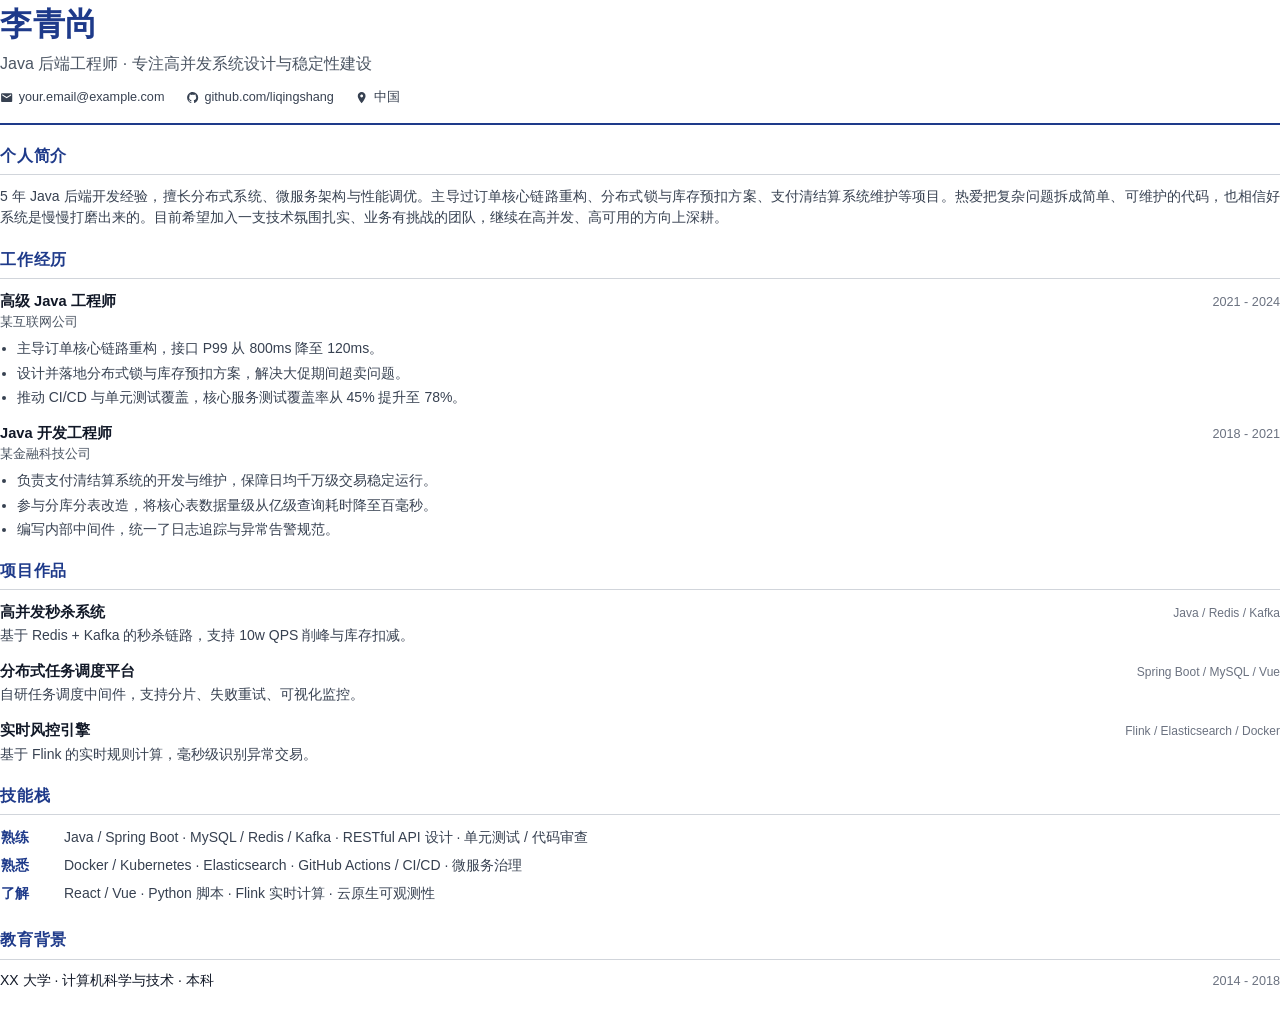
==== resume.html @ de128133 "Add dedicated resume PDF source and generation script - Create resume.html with A4 print-optimized l" ====
<!DOCTYPE html>
<html lang="zh-CN">
<head>
  <meta charset="UTF-8">
  <meta name="viewport" content="width=device-width, initial-scale=1.0">
  <title>李青尚 · Java 后端工程师 · 简历</title>
  <meta name="description" content="李青尚的简历 PDF 源文件">
  <style>
    /* PDF-optimized resume styles */

    @page {
      size: A4;
      margin: 16mm 18mm;
    }

    * {
      box-sizing: border-box;
    }

    html, body {
      margin: 0;
      padding: 0;
    }

    body {
      font-family: "Noto Sans SC", "PingFang SC", "Microsoft YaHei", "Hiragino Sans GB", "Helvetica Neue", Arial, sans-serif;
      font-size: 10.5pt;
      line-height: 1.55;
      color: #1f2937;
      background: #ffffff;
    }

    h1, h2, h3, h4 {
      margin: 0;
      font-weight: 700;
    }

    p {
      margin: 0;
    }

    a {
      color: #1e3a8a;
      text-decoration: none;
    }

    ul {
      margin: 0;
      padding-left: 1.2em;
    }

    li + li {
      margin-top: 0.25em;
    }

    /* Header */
    .resume-header {
      border-bottom: 2px solid #1e3a8a;
      padding-bottom: 12pt;
      margin-bottom: 14pt;
    }

    .name {
      font-size: 24pt;
      color: #1e3a8a;
      letter-spacing: 0.02em;
    }

    .title {
      font-size: 12pt;
      color: #4b5563;
      margin-top: 2pt;
      font-weight: 500;
    }

    .contact-row {
      display: flex;
      flex-wrap: wrap;
      gap: 8pt 16pt;
      margin-top: 8pt;
      font-size: 9.5pt;
      color: #374151;
    }

    .contact-item {
      display: inline-flex;
      align-items: center;
      gap: 4pt;
    }

    .contact-item svg {
      width: 10pt;
      height: 10pt;
      flex-shrink: 0;
    }

    /* Sections */
    .section {
      margin-bottom: 14pt;
      page-break-inside: avoid;
    }

    .section-title {
      font-size: 12pt;
      color: #1e3a8a;
      text-transform: uppercase;
      letter-spacing: 0.05em;
      border-bottom: 1px solid #d1d5db;
      padding-bottom: 4pt;
      margin-bottom: 8pt;
    }

    .summary {
      color: #374151;
      text-align: justify;
    }

    /* Experience */
    .entry {
      margin-bottom: 10pt;
      page-break-inside: avoid;
    }

    .entry-header {
      display: flex;
      justify-content: space-between;
      align-items: baseline;
      gap: 8pt;
    }

    .entry-title {
      font-size: 11pt;
      color: #111827;
    }

    .entry-date {
      font-size: 9.5pt;
      color: #6b7280;
      white-space: nowrap;
    }

    .entry-company {
      font-size: 10pt;
      color: #4b5563;
      margin-bottom: 4pt;
    }

    .entry-list {
      color: #374151;
    }

    .entry-list li {
      line-height: 1.5;
    }

    /* Projects */
    .project {
      margin-bottom: 10pt;
      page-break-inside: avoid;
    }

    .project-name {
      font-size: 11pt;
      color: #111827;
    }

    .project-tech {
      font-size: 9pt;
      color: #6b7280;
      margin-bottom: 2pt;
    }

    .project-desc {
      color: #374151;
    }

    /* Skills */
    .skill-table {
      width: 100%;
      border-collapse: collapse;
    }

    .skill-table td {
      vertical-align: top;
      padding-bottom: 4pt;
    }

    .skill-table td:first-child {
      width: 4.5em;
      color: #1e3a8a;
      font-weight: 700;
      white-space: nowrap;
    }

    .skill-table td:last-child {
      color: #374151;
    }

    /* Education */
    .education-line {
      display: flex;
      justify-content: space-between;
      align-items: baseline;
    }

    .education-school {
      font-size: 10.5pt;
      color: #111827;
    }

    .education-date {
      font-size: 9.5pt;
      color: #6b7280;
    }

    .education-major {
      color: #4b5563;
      margin-top: 1pt;
    }

    /* Utility */
    .text-muted {
      color: #6b7280;
    }

    @media print {
      body {
        -webkit-print-color-adjust: exact;
        print-color-adjust: exact;
      }
    }
  </style>
</head>
<body>
  <!--
    NOTE: Keep resume content in sync with index.html.
    Sections that must match: header info, summary, experience, projects, skills, education.
  -->

  <header class="resume-header">
    <h1 class="name">李青尚</h1>
    <p class="title">Java 后端工程师 · 专注高并发系统设计与稳定性建设</p>
    <div class="contact-row">
      <span class="contact-item">
        <svg viewBox="0 0 24 24" fill="currentColor"><path d="M20 4H4c-1.1 0-2 .9-2 2v12c0 1.1.9 2 2 2h16c1.1 0 2-.9 2-2V6c0-1.1-.9-2-2-2zm0 4l-8 5-8-5V6l8 5 8-5v2z"/></svg>
        your.email@example.com
      </span>
      <span class="contact-item">
        <svg viewBox="0 0 24 24" fill="currentColor"><path d="M12 2C6.477 2 2 6.477 2 12c0 4.42 2.87 8.17 6.84 9.5.5.08.66-.23.66-.5v-1.69c-2.77.6-3.36-1.34-3.36-1.34-.46-1.16-1.11-1.47-1.11-1.47-.91-.62.07-.6.07-.6 1 .07 1.53 1.03 1.53 1.03.87 1.52 2.34 1.08 2.91.83.09-.65.35-1.09.63-1.34-2.22-.25-4.55-1.11-4.55-4.92 0-1.11.38-2 1.03-2.71-.1-.25-.45-1.29.1-2.64 0 0 .84-.27 2.75 1.02.79-.22 1.65-.33 2.5-.33.85 0 1.71.11 2.5.33 1.91-1.29 2.75-1.02 2.75-1.02.55 1.35.2 2.39.1 2.64.65.71 1.03 1.6 1.03 2.71 0 3.82-2.34 4.66-4.57 4.91.36.31.69.92.69 1.85V21c0 .27.16.59.67.5C19.14 20.16 22 16.42 22 12A10 10 0 0 0 12 2z"/></svg>
        github.com/liqingshang
      </span>
      <span class="contact-item">
        <svg viewBox="0 0 24 24" fill="currentColor"><path d="M12 2C8.13 2 5 5.13 5 9c0 5.25 7 13 7 13s7-7.75 7-13c0-3.87-3.13-7-7-7zm0 9.5c-1.38 0-2.5-1.12-2.5-2.5s1.12-2.5 2.5-2.5 2.5 1.12 2.5 2.5-1.12 2.5-2.5 2.5z"/></svg>
        中国
      </span>
    </div>
  </header>

  <main>
    <section class="section">
      <h2 class="section-title">个人简介</h2>
      <p class="summary">
        5 年 Java 后端开发经验，擅长分布式系统、微服务架构与性能调优。主导过订单核心链路重构、分布式锁与库存预扣方案、支付清结算系统维护等项目。热爱把复杂问题拆成简单、可维护的代码，也相信好系统是慢慢打磨出来的。目前希望加入一支技术氛围扎实、业务有挑战的团队，继续在高并发、高可用的方向上深耕。
      </p>
    </section>

    <section class="section">
      <h2 class="section-title">工作经历</h2>

      <article class="entry">
        <div class="entry-header">
          <h3 class="entry-title">高级 Java 工程师</h3>
          <span class="entry-date">2021 - 2024</span>
        </div>
        <p class="entry-company">某互联网公司</p>
        <ul class="entry-list">
          <li>主导订单核心链路重构，接口 P99 从 800ms 降至 120ms。</li>
          <li>设计并落地分布式锁与库存预扣方案，解决大促期间超卖问题。</li>
          <li>推动 CI/CD 与单元测试覆盖，核心服务测试覆盖率从 45% 提升至 78%。</li>
        </ul>
      </article>

      <article class="entry">
        <div class="entry-header">
          <h3 class="entry-title">Java 开发工程师</h3>
          <span class="entry-date">2018 - 2021</span>
        </div>
        <p class="entry-company">某金融科技公司</p>
        <ul class="entry-list">
          <li>负责支付清结算系统的开发与维护，保障日均千万级交易稳定运行。</li>
          <li>参与分库分表改造，将核心表数据量级从亿级查询耗时降至百毫秒。</li>
          <li>编写内部中间件，统一了日志追踪与异常告警规范。</li>
        </ul>
      </article>
    </section>

    <section class="section">
      <h2 class="section-title">项目作品</h2>

      <article class="project">
        <div style="display:flex; justify-content:space-between; align-items:baseline; gap:8pt;">
          <h3 class="project-name">高并发秒杀系统</h3>
          <span class="project-tech">Java / Redis / Kafka</span>
        </div>
        <p class="project-desc">基于 Redis + Kafka 的秒杀链路，支持 10w QPS 削峰与库存扣减。</p>
      </article>

      <article class="project">
        <div style="display:flex; justify-content:space-between; align-items:baseline; gap:8pt;">
          <h3 class="project-name">分布式任务调度平台</h3>
          <span class="project-tech">Spring Boot / MySQL / Vue</span>
        </div>
        <p class="project-desc">自研任务调度中间件，支持分片、失败重试、可视化监控。</p>
      </article>

      <article class="project">
        <div style="display:flex; justify-content:space-between; align-items:baseline; gap:8pt;">
          <h3 class="project-name">实时风控引擎</h3>
          <span class="project-tech">Flink / Elasticsearch / Docker</span>
        </div>
        <p class="project-desc">基于 Flink 的实时规则计算，毫秒级识别异常交易。</p>
      </article>
    </section>

    <section class="section">
      <h2 class="section-title">技能栈</h2>
      <table class="skill-table">
        <tr>
          <td>熟练</td>
          <td>Java / Spring Boot · MySQL / Redis / Kafka · RESTful API 设计 · 单元测试 / 代码审查</td>
        </tr>
        <tr>
          <td>熟悉</td>
          <td>Docker / Kubernetes · Elasticsearch · GitHub Actions / CI/CD · 微服务治理</td>
        </tr>
        <tr>
          <td>了解</td>
          <td>React / Vue · Python 脚本 · Flink 实时计算 · 云原生可观测性</td>
        </tr>
      </table>
    </section>

    <section class="section">
      <h2 class="section-title">教育背景</h2>
      <div class="education-line">
        <span class="education-school">XX 大学 · 计算机科学与技术 · 本科</span>
        <span class="education-date">2014 - 2018</span>
      </div>
    </section>
  </main>
</body>
</html>
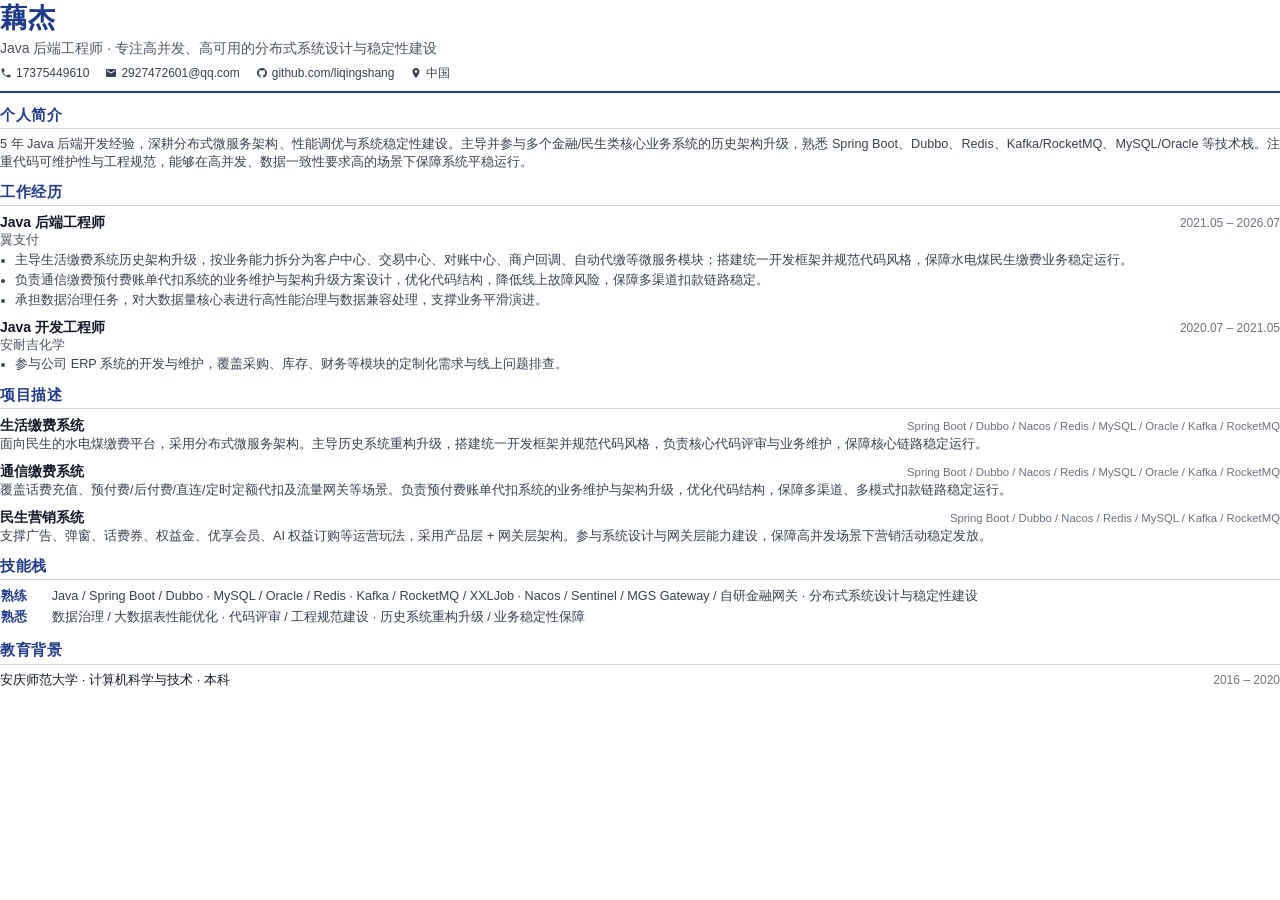
==== commit 0340d960: "Update resume content with real info and regenerate PDF - Replace placeholder name, contact, experie" ====
--- a/resume.html
+++ b/resume.html
@@ -3,14 +3,14 @@
 <head>
   <meta charset="UTF-8">
   <meta name="viewport" content="width=device-width, initial-scale=1.0">
-  <title>李青尚 · Java 后端工程师 · 简历</title>
-  <meta name="description" content="李青尚的简历 PDF 源文件">
+  <title>藕杰 · Java 后端工程师 · 简历</title>
+  <meta name="description" content="藕杰的简历 PDF 源文件">
   <style>
     /* PDF-optimized resume styles */
 
     @page {
       size: A4;
-      margin: 16mm 18mm;
+      margin: 12mm 14mm;
     }
 
     * {
@@ -24,8 +24,8 @@
 
     body {
       font-family: "Noto Sans SC", "PingFang SC", "Microsoft YaHei", "Hiragino Sans GB", "Helvetica Neue", Arial, sans-serif;
-      font-size: 10.5pt;
-      line-height: 1.55;
+      font-size: 9.5pt;
+      line-height: 1.4;
       color: #1f2937;
       background: #ffffff;
     }
@@ -50,64 +50,64 @@
     }
 
     li + li {
-      margin-top: 0.25em;
+      margin-top: 0.2em;
     }
 
     /* Header */
     .resume-header {
-      border-bottom: 2px solid #1e3a8a;
-      padding-bottom: 12pt;
-      margin-bottom: 14pt;
+      border-bottom: 1.5pt solid #1e3a8a;
+      padding-bottom: 7pt;
+      margin-bottom: 9pt;
     }
 
     .name {
-      font-size: 24pt;
+      font-size: 20pt;
       color: #1e3a8a;
       letter-spacing: 0.02em;
     }
 
     .title {
-      font-size: 12pt;
+      font-size: 10.5pt;
       color: #4b5563;
-      margin-top: 2pt;
+      margin-top: 1pt;
       font-weight: 500;
     }
 
     .contact-row {
       display: flex;
       flex-wrap: wrap;
-      gap: 8pt 16pt;
-      margin-top: 8pt;
-      font-size: 9.5pt;
+      gap: 5pt 12pt;
+      margin-top: 5pt;
+      font-size: 9pt;
       color: #374151;
     }
 
     .contact-item {
       display: inline-flex;
       align-items: center;
-      gap: 4pt;
+      gap: 3pt;
     }
 
     .contact-item svg {
-      width: 10pt;
-      height: 10pt;
+      width: 9pt;
+      height: 9pt;
       flex-shrink: 0;
     }
 
     /* Sections */
     .section {
-      margin-bottom: 14pt;
+      margin-bottom: 8pt;
       page-break-inside: avoid;
     }
 
     .section-title {
-      font-size: 12pt;
+      font-size: 11pt;
       color: #1e3a8a;
       text-transform: uppercase;
       letter-spacing: 0.05em;
       border-bottom: 1px solid #d1d5db;
-      padding-bottom: 4pt;
-      margin-bottom: 8pt;
+      padding-bottom: 2pt;
+      margin-bottom: 5pt;
     }
 
     .summary {
@@ -117,7 +117,7 @@
 
     /* Experience */
     .entry {
-      margin-bottom: 10pt;
+      margin-bottom: 6pt;
       page-break-inside: avoid;
     }
 
@@ -129,20 +129,20 @@
     }
 
     .entry-title {
-      font-size: 11pt;
+      font-size: 10.5pt;
       color: #111827;
     }
 
     .entry-date {
-      font-size: 9.5pt;
+      font-size: 9pt;
       color: #6b7280;
       white-space: nowrap;
     }
 
     .entry-company {
-      font-size: 10pt;
+      font-size: 9.5pt;
       color: #4b5563;
-      margin-bottom: 4pt;
+      margin-bottom: 1pt;
     }
 
     .entry-list {
@@ -150,28 +150,32 @@
     }
 
     .entry-list li {
-      line-height: 1.5;
+      line-height: 1.4;
     }
 
     /* Projects */
     .project {
-      margin-bottom: 10pt;
+      margin-bottom: 6pt;
       page-break-inside: avoid;
     }
 
     .project-name {
-      font-size: 11pt;
+      font-size: 10.5pt;
       color: #111827;
     }
 
     .project-tech {
-      font-size: 9pt;
+      font-size: 8.5pt;
       color: #6b7280;
-      margin-bottom: 2pt;
+      margin-bottom: 1pt;
     }
 
     .project-desc {
       color: #374151;
+    }
+
+    .project-desc p + p {
+      margin-top: 0.2em;
     }
 
     /* Skills */
@@ -182,11 +186,11 @@
 
     .skill-table td {
       vertical-align: top;
-      padding-bottom: 4pt;
+      padding-bottom: 2pt;
     }
 
     .skill-table td:first-child {
-      width: 4.5em;
+      width: 4em;
       color: #1e3a8a;
       font-weight: 700;
       white-space: nowrap;
@@ -204,18 +208,18 @@
     }
 
     .education-school {
-      font-size: 10.5pt;
+      font-size: 10pt;
       color: #111827;
     }
 
     .education-date {
-      font-size: 9.5pt;
+      font-size: 9pt;
       color: #6b7280;
     }
 
     .education-major {
       color: #4b5563;
-      margin-top: 1pt;
+      margin-top: 0.5pt;
     }
 
     /* Utility */
@@ -238,12 +242,16 @@
   -->
 
   <header class="resume-header">
-    <h1 class="name">李青尚</h1>
-    <p class="title">Java 后端工程师 · 专注高并发系统设计与稳定性建设</p>
+    <h1 class="name">藕杰</h1>
+    <p class="title">Java 后端工程师 · 专注高并发、高可用的分布式系统设计与稳定性建设</p>
     <div class="contact-row">
       <span class="contact-item">
+        <svg viewBox="0 0 24 24" fill="currentColor"><path d="M6.62 10.79c1.44 2.83 3.76 5.14 6.59 6.59l2.2-2.2c.27-.27.67-.36 1.02-.24 1.12.37 2.33.57 3.57.57.55 0 1 .45 1 1V20c0 .55-.45 1-1 1-9.39 0-17-7.61-17-17 0-.55.45-1 1-1h3.5c.55 0 1 .45 1 1 0 1.25.2 2.45.57 3.57.11.35.03.74-.25 1.02l-2.2 2.2z"/></svg>
+        17375449610
+      </span>
+      <span class="contact-item">
         <svg viewBox="0 0 24 24" fill="currentColor"><path d="M20 4H4c-1.1 0-2 .9-2 2v12c0 1.1.9 2 2 2h16c1.1 0 2-.9 2-2V6c0-1.1-.9-2-2-2zm0 4l-8 5-8-5V6l8 5 8-5v2z"/></svg>
-        your.email@example.com
+        2927472601@qq.com
       </span>
       <span class="contact-item">
         <svg viewBox="0 0 24 24" fill="currentColor"><path d="M12 2C6.477 2 2 6.477 2 12c0 4.42 2.87 8.17 6.84 9.5.5.08.66-.23.66-.5v-1.69c-2.77.6-3.36-1.34-3.36-1.34-.46-1.16-1.11-1.47-1.11-1.47-.91-.62.07-.6.07-.6 1 .07 1.53 1.03 1.53 1.03.87 1.52 2.34 1.08 2.91.83.09-.65.35-1.09.63-1.34-2.22-.25-4.55-1.11-4.55-4.92 0-1.11.38-2 1.03-2.71-.1-.25-.45-1.29.1-2.64 0 0 .84-.27 2.75 1.02.79-.22 1.65-.33 2.5-.33.85 0 1.71.11 2.5.33 1.91-1.29 2.75-1.02 2.75-1.02.55 1.35.2 2.39.1 2.64.65.71 1.03 1.6 1.03 2.71 0 3.82-2.34 4.66-4.57 4.91.36.31.69.92.69 1.85V21c0 .27.16.59.67.5C19.14 20.16 22 16.42 22 12A10 10 0 0 0 12 2z"/></svg>
@@ -260,7 +268,7 @@
     <section class="section">
       <h2 class="section-title">个人简介</h2>
       <p class="summary">
-        5 年 Java 后端开发经验，擅长分布式系统、微服务架构与性能调优。主导过订单核心链路重构、分布式锁与库存预扣方案、支付清结算系统维护等项目。热爱把复杂问题拆成简单、可维护的代码，也相信好系统是慢慢打磨出来的。目前希望加入一支技术氛围扎实、业务有挑战的团队，继续在高并发、高可用的方向上深耕。
+        5 年 Java 后端开发经验，深耕分布式微服务架构、性能调优与系统稳定性建设。主导并参与多个金融/民生类核心业务系统的历史架构升级，熟悉 Spring Boot、Dubbo、Redis、Kafka/RocketMQ、MySQL/Oracle 等技术栈。注重代码可维护性与工程规范，能够在高并发、数据一致性要求高的场景下保障系统平稳运行。
       </p>
     </section>
 
@@ -269,56 +277,60 @@
 
       <article class="entry">
         <div class="entry-header">
-          <h3 class="entry-title">高级 Java 工程师</h3>
-          <span class="entry-date">2021 - 2024</span>
-        </div>
-        <p class="entry-company">某互联网公司</p>
+          <h3 class="entry-title">Java 后端工程师</h3>
+          <span class="entry-date">2021.05 – 2026.07</span>
+        </div>
+        <p class="entry-company">翼支付</p>
         <ul class="entry-list">
-          <li>主导订单核心链路重构，接口 P99 从 800ms 降至 120ms。</li>
-          <li>设计并落地分布式锁与库存预扣方案，解决大促期间超卖问题。</li>
-          <li>推动 CI/CD 与单元测试覆盖，核心服务测试覆盖率从 45% 提升至 78%。</li>
+          <li>主导生活缴费系统历史架构升级，按业务能力拆分为客户中心、交易中心、对账中心、商户回调、自动代缴等微服务模块；搭建统一开发框架并规范代码风格，保障水电煤民生缴费业务稳定运行。</li>
+          <li>负责通信缴费预付费账单代扣系统的业务维护与架构升级方案设计，优化代码结构，降低线上故障风险，保障多渠道扣款链路稳定。</li>
+          <li>承担数据治理任务，对大数据量核心表进行高性能治理与数据兼容处理，支撑业务平滑演进。</li>
         </ul>
       </article>
 
       <article class="entry">
         <div class="entry-header">
           <h3 class="entry-title">Java 开发工程师</h3>
-          <span class="entry-date">2018 - 2021</span>
-        </div>
-        <p class="entry-company">某金融科技公司</p>
+          <span class="entry-date">2020.07 – 2021.05</span>
+        </div>
+        <p class="entry-company">安耐吉化学</p>
         <ul class="entry-list">
-          <li>负责支付清结算系统的开发与维护，保障日均千万级交易稳定运行。</li>
-          <li>参与分库分表改造，将核心表数据量级从亿级查询耗时降至百毫秒。</li>
-          <li>编写内部中间件，统一了日志追踪与异常告警规范。</li>
+          <li>参与公司 ERP 系统的开发与维护，覆盖采购、库存、财务等模块的定制化需求与线上问题排查。</li>
         </ul>
       </article>
     </section>
 
     <section class="section">
-      <h2 class="section-title">项目作品</h2>
+      <h2 class="section-title">项目描述</h2>
 
       <article class="project">
         <div style="display:flex; justify-content:space-between; align-items:baseline; gap:8pt;">
-          <h3 class="project-name">高并发秒杀系统</h3>
-          <span class="project-tech">Java / Redis / Kafka</span>
-        </div>
-        <p class="project-desc">基于 Redis + Kafka 的秒杀链路，支持 10w QPS 削峰与库存扣减。</p>
+          <h3 class="project-name">生活缴费系统</h3>
+          <span class="project-tech">Spring Boot / Dubbo / Nacos / Redis / MySQL / Oracle / Kafka / RocketMQ</span>
+        </div>
+        <div class="project-desc">
+          <p>面向民生的水电煤缴费平台，采用分布式微服务架构。主导历史系统重构升级，搭建统一开发框架并规范代码风格，负责核心代码评审与业务维护，保障核心链路稳定运行。</p>
+        </div>
       </article>
 
       <article class="project">
         <div style="display:flex; justify-content:space-between; align-items:baseline; gap:8pt;">
-          <h3 class="project-name">分布式任务调度平台</h3>
-          <span class="project-tech">Spring Boot / MySQL / Vue</span>
-        </div>
-        <p class="project-desc">自研任务调度中间件，支持分片、失败重试、可视化监控。</p>
+          <h3 class="project-name">通信缴费系统</h3>
+          <span class="project-tech">Spring Boot / Dubbo / Nacos / Redis / MySQL / Oracle / Kafka / RocketMQ</span>
+        </div>
+        <div class="project-desc">
+          <p>覆盖话费充值、预付费/后付费/直连/定时定额代扣及流量网关等场景。负责预付费账单代扣系统的业务维护与架构升级，优化代码结构，保障多渠道、多模式扣款链路稳定运行。</p>
+        </div>
       </article>
 
       <article class="project">
         <div style="display:flex; justify-content:space-between; align-items:baseline; gap:8pt;">
-          <h3 class="project-name">实时风控引擎</h3>
-          <span class="project-tech">Flink / Elasticsearch / Docker</span>
-        </div>
-        <p class="project-desc">基于 Flink 的实时规则计算，毫秒级识别异常交易。</p>
+          <h3 class="project-name">民生营销系统</h3>
+          <span class="project-tech">Spring Boot / Dubbo / Nacos / Redis / MySQL / Kafka / RocketMQ</span>
+        </div>
+        <div class="project-desc">
+          <p>支撑广告、弹窗、话费券、权益金、优享会员、AI 权益订购等运营玩法，采用产品层 + 网关层架构。参与系统设计与网关层能力建设，保障高并发场景下营销活动稳定发放。</p>
+        </div>
       </article>
     </section>
 
@@ -327,15 +339,11 @@
       <table class="skill-table">
         <tr>
           <td>熟练</td>
-          <td>Java / Spring Boot · MySQL / Redis / Kafka · RESTful API 设计 · 单元测试 / 代码审查</td>
+          <td>Java / Spring Boot / Dubbo · MySQL / Oracle / Redis · Kafka / RocketMQ / XXLJob · Nacos / Sentinel / MGS Gateway / 自研金融网关 · 分布式系统设计与稳定性建设</td>
         </tr>
         <tr>
           <td>熟悉</td>
-          <td>Docker / Kubernetes · Elasticsearch · GitHub Actions / CI/CD · 微服务治理</td>
-        </tr>
-        <tr>
-          <td>了解</td>
-          <td>React / Vue · Python 脚本 · Flink 实时计算 · 云原生可观测性</td>
+          <td>数据治理 / 大数据表性能优化 · 代码评审 / 工程规范建设 · 历史系统重构升级 / 业务稳定性保障</td>
         </tr>
       </table>
     </section>
@@ -343,8 +351,8 @@
     <section class="section">
       <h2 class="section-title">教育背景</h2>
       <div class="education-line">
-        <span class="education-school">XX 大学 · 计算机科学与技术 · 本科</span>
-        <span class="education-date">2014 - 2018</span>
+        <span class="education-school">安庆师范大学 · 计算机科学与技术 · 本科</span>
+        <span class="education-date">2016 – 2020</span>
       </div>
     </section>
   </main>
